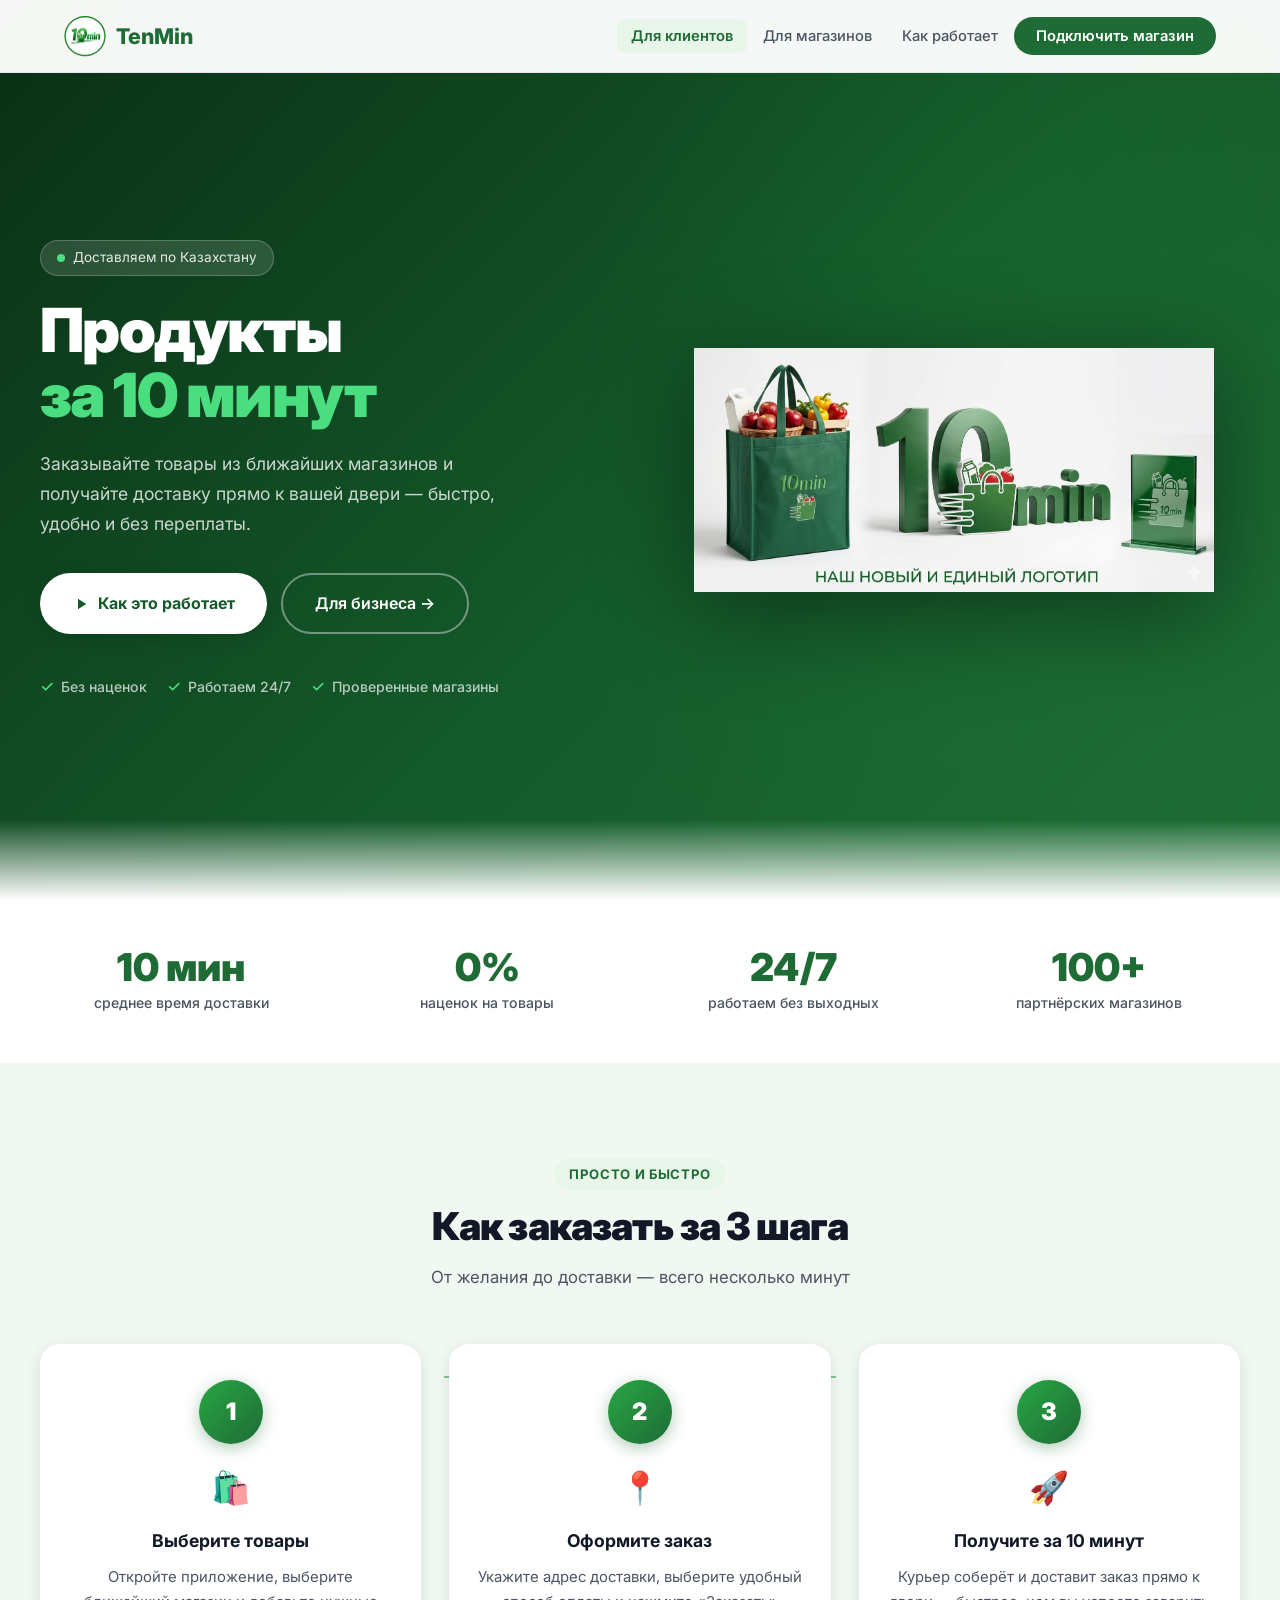
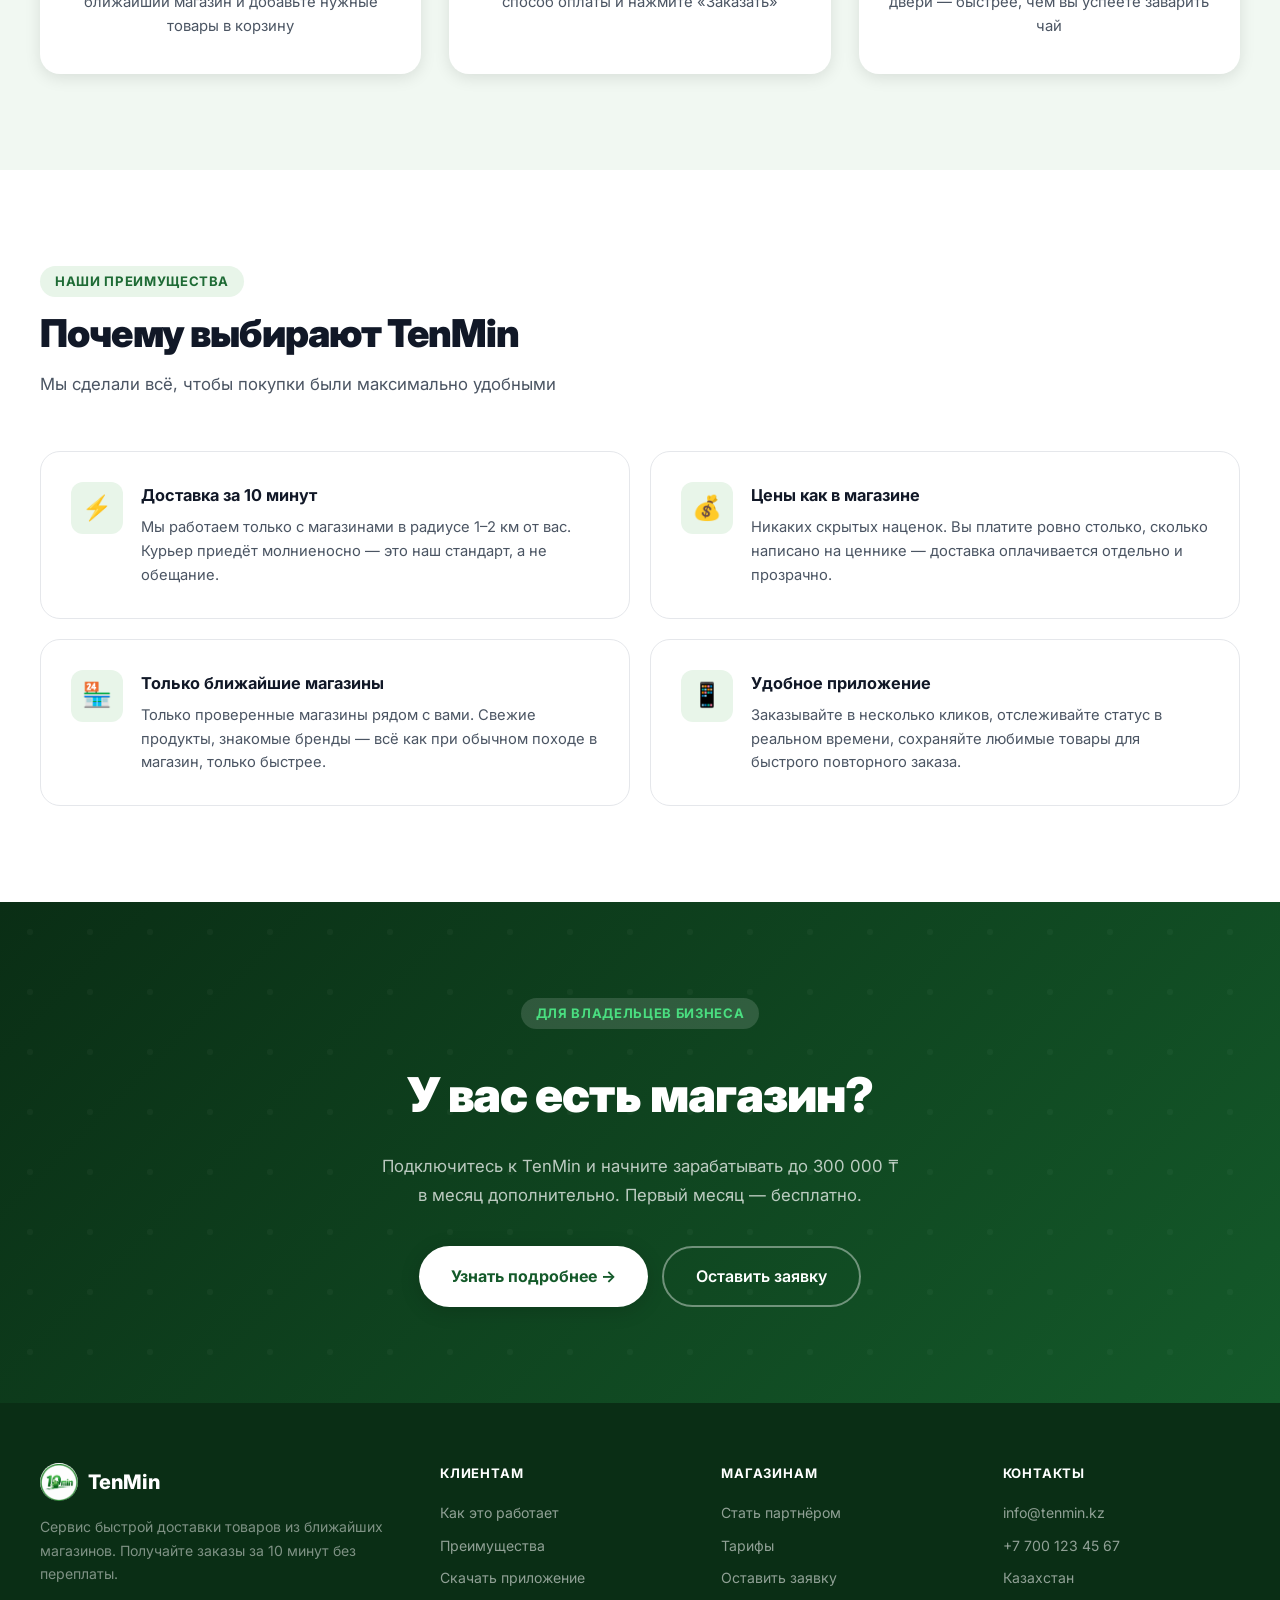
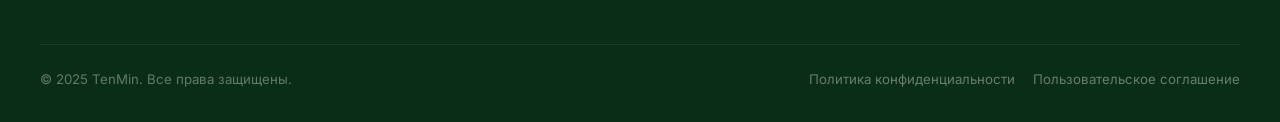
==== index.html @ 0882eae9 "first commit" ====
<!DOCTYPE html>
<html lang="ru">
<head>
  <meta charset="UTF-8">
  <meta name="viewport" content="width=device-width, initial-scale=1.0">
  <title>TenMin — Доставка продуктов за 10 минут | Казахстан</title>
  <meta name="description" content="TenMin — сервис быстрой доставки товаров из ближайших магазинов. Заказывайте продукты и получайте за 10 минут прямо к двери. Без переплат и наценок.">
  <meta name="keywords" content="доставка продуктов 10 минут, быстрая доставка Казахстан, TenMin, экспресс доставка продуктов">
  <meta name="robots" content="index, follow">
  <meta property="og:title" content="TenMin — Доставка за 10 минут">
  <meta property="og:description" content="Заказывайте товары из ближайших магазинов и получайте за 10 минут без переплаты">
  <meta property="og:type" content="website">
  <meta property="og:image" content="Gemini_Generated_Image_dfa77tdfa77tdfa7.png">
  <meta name="twitter:card" content="summary_large_image">
  <link rel="icon" type="image/png" href="logo%20.png">
  <link rel="preconnect" href="https://fonts.googleapis.com">
  <link rel="preconnect" href="https://fonts.gstatic.com" crossorigin>
  <link href="https://fonts.googleapis.com/css2?family=Inter:wght@400;500;600;700;800;900&display=swap" rel="stylesheet">
  <link rel="stylesheet" href="styles.css">
  <script type="application/ld+json">
  {
    "@context": "https://schema.org",
    "@type": "DeliveryEvent",
    "name": "TenMin",
    "description": "Сервис экспресс-доставки товаров из ближайших магазинов за 10 минут",
    "provider": { "@type": "Organization", "name": "TenMin", "url": "https://tenmin.kz" },
    "areaServed": { "@type": "Country", "name": "Kazakhstan" }
  }
  </script>
</head>
<body>

<!-- NAV -->
<nav class="nav" id="nav">
  <div class="nav-inner">
    <a href="index.html" class="nav-logo" aria-label="TenMin — на главную">
      <img src="logo%20.png" alt="TenMin" width="42" height="42">
      <span>TenMin</span>
    </a>
    <ul class="nav-links" role="navigation" aria-label="Основная навигация">
      <li><a href="index.html" class="nav-link active">Для клиентов</a></li>
      <li><a href="for-stores.html" class="nav-link">Для магазинов</a></li>
      <li><a href="#how-it-works" class="nav-link">Как работает</a></li>
      <li><a href="for-stores.html#contact" class="nav-link nav-cta">Подключить магазин</a></li>
    </ul>
    <button class="nav-burger" id="burger" aria-label="Открыть меню" aria-expanded="false">
      <span></span><span></span><span></span>
    </button>
  </div>
  <div class="nav-mobile" id="mobileMenu" role="navigation">
    <a href="index.html" class="nav-link active">Для клиентов</a>
    <a href="for-stores.html" class="nav-link">Для магазинов</a>
    <a href="#how-it-works" class="nav-link">Как работает</a>
    <a href="for-stores.html#contact" class="nav-link nav-cta" style="margin-top:8px;text-align:center">Подключить магазин</a>
  </div>
</nav>

<!-- HERO -->
<header class="hero" id="home">
  <div class="hero-inner">
    <div class="hero-content">
      <div class="hero-badge">
        <span class="hero-badge-dot"></span>
        Доставляем по Казахстану
      </div>
      <h1 class="hero-title">
        Продукты<br>
        <span>за 10 минут</span>
      </h1>
      <p class="hero-sub">
        Заказывайте товары из ближайших магазинов и получайте доставку прямо к вашей двери — быстро, удобно и без переплаты.
      </p>
      <div class="hero-actions">
        <a href="#how-it-works" class="btn-primary">
          <svg width="18" height="18" viewBox="0 0 24 24" fill="currentColor" aria-hidden="true"><path d="M8 5v14l11-7z"/></svg>
          Как это работает
        </a>
        <a href="for-stores.html" class="btn-secondary">Для бизнеса →</a>
      </div>
      <div class="hero-trust" role="list">
        <div class="hero-trust-item" role="listitem"><span class="check">✓</span><span>Без наценок</span></div>
        <div class="hero-trust-item" role="listitem"><span class="check">✓</span><span>Работаем 24/7</span></div>
        <div class="hero-trust-item" role="listitem"><span class="check">✓</span><span>Проверенные магазины</span></div>
      </div>
    </div>
    <div class="hero-img">
      <img
        src="Gemini_Generated_Image_dfa77tdfa77tdfa7.png"
        alt="TenMin — сервис быстрой доставки продуктов"
        width="520" height="320"
        loading="eager"
        fetchpriority="high"
      >
    </div>
  </div>
</header>

<!-- STATS -->
<section class="stats-bar" aria-label="Ключевые показатели">
  <div class="stats-inner">
    <div class="stat-item">
      <div class="stat-num">10 мин</div>
      <div class="stat-lbl">среднее время доставки</div>
    </div>
    <div class="stat-item">
      <div class="stat-num">0%</div>
      <div class="stat-lbl">наценок на товары</div>
    </div>
    <div class="stat-item">
      <div class="stat-num">24/7</div>
      <div class="stat-lbl">работаем без выходных</div>
    </div>
    <div class="stat-item">
      <div class="stat-num">100+</div>
      <div class="stat-lbl">партнёрских магазинов</div>
    </div>
  </div>
</section>

<!-- HOW IT WORKS -->
<section class="section bg-pale" id="how-it-works" aria-labelledby="how-title">
  <div class="si">
    <div class="s-header center">
      <span class="s-tag">Просто и быстро</span>
      <h2 class="s-title" id="how-title">Как заказать за 3 шага</h2>
      <p class="s-sub">От желания до доставки — всего несколько минут</p>
    </div>
    <div class="steps-grid">
      <article class="step-card">
        <div class="step-num" aria-hidden="true">1</div>
        <div class="step-icon" aria-hidden="true">🛍️</div>
        <h3 class="step-title">Выберите товары</h3>
        <p class="step-desc">Откройте приложение, выберите ближайший магазин и добавьте нужные товары в корзину</p>
      </article>
      <article class="step-card">
        <div class="step-num" aria-hidden="true">2</div>
        <div class="step-icon" aria-hidden="true">📍</div>
        <h3 class="step-title">Оформите заказ</h3>
        <p class="step-desc">Укажите адрес доставки, выберите удобный способ оплаты и нажмите «Заказать»</p>
      </article>
      <article class="step-card">
        <div class="step-num" aria-hidden="true">3</div>
        <div class="step-icon" aria-hidden="true">🚀</div>
        <h3 class="step-title">Получите за 10 минут</h3>
        <p class="step-desc">Курьер соберёт и доставит заказ прямо к двери — быстрее, чем вы успеете заварить чай</p>
      </article>
    </div>
  </div>
</section>

<!-- BENEFITS -->
<section class="section" id="benefits" aria-labelledby="ben-title">
  <div class="si">
    <div class="s-header">
      <span class="s-tag">Наши преимущества</span>
      <h2 class="s-title" id="ben-title">Почему выбирают TenMin</h2>
      <p class="s-sub">Мы сделали всё, чтобы покупки были максимально удобными</p>
    </div>
    <div class="features-grid">
      <article class="feat-card">
        <div class="feat-icon" aria-hidden="true">⚡</div>
        <div class="feat-content">
          <h3>Доставка за 10 минут</h3>
          <p>Мы работаем только с магазинами в радиусе 1–2 км от вас. Курьер приедёт молниеносно — это наш стандарт, а не обещание.</p>
        </div>
      </article>
      <article class="feat-card">
        <div class="feat-icon" aria-hidden="true">💰</div>
        <div class="feat-content">
          <h3>Цены как в магазине</h3>
          <p>Никаких скрытых наценок. Вы платите ровно столько, сколько написано на ценнике — доставка оплачивается отдельно и прозрачно.</p>
        </div>
      </article>
      <article class="feat-card">
        <div class="feat-icon" aria-hidden="true">🏪</div>
        <div class="feat-content">
          <h3>Только ближайшие магазины</h3>
          <p>Только проверенные магазины рядом с вами. Свежие продукты, знакомые бренды — всё как при обычном походе в магазин, только быстрее.</p>
        </div>
      </article>
      <article class="feat-card">
        <div class="feat-icon" aria-hidden="true">📱</div>
        <div class="feat-content">
          <h3>Удобное приложение</h3>
          <p>Заказывайте в несколько кликов, отслеживайте статус в реальном времени, сохраняйте любимые товары для быстрого повторного заказа.</p>
        </div>
      </article>
    </div>
  </div>
</section>

<!-- CTA FOR BUSINESS -->
<section class="cta-dark" aria-label="Для владельцев магазинов">
  <div class="si">
    <span class="s-tag" style="background:rgba(255,255,255,.14);color:#4ade80">Для владельцев бизнеса</span>
    <h2 class="cta-title" style="margin-top:14px">У вас есть магазин?</h2>
    <p class="cta-sub">Подключитесь к TenMin и начните зарабатывать до 300&nbsp;000&nbsp;₸ в месяц дополнительно. Первый месяц — бесплатно.</p>
    <div style="display:flex;gap:14px;justify-content:center;flex-wrap:wrap">
      <a href="for-stores.html" class="btn-primary">Узнать подробнее →</a>
      <a href="for-stores.html#contact" class="btn-secondary">Оставить заявку</a>
    </div>
  </div>
</section>

<!-- FOOTER -->
<footer class="footer" role="contentinfo">
  <div class="footer-inner">
    <div class="footer-top">
      <div>
        <div class="f-brand">
          <img src="logo%20.png" alt="TenMin" width="38" height="38">
          <span>TenMin</span>
        </div>
        <p class="f-tagline">Сервис быстрой доставки товаров из ближайших магазинов. Получайте заказы за 10 минут без переплаты.</p>
      </div>
      <div class="f-col">
        <h4>Клиентам</h4>
        <ul class="f-links">
          <li><a href="#how-it-works">Как это работает</a></li>
          <li><a href="#benefits">Преимущества</a></li>
          <li><a href="#">Скачать приложение</a></li>
        </ul>
      </div>
      <div class="f-col">
        <h4>Магазинам</h4>
        <ul class="f-links">
          <li><a href="for-stores.html">Стать партнёром</a></li>
          <li><a href="for-stores.html#pricing">Тарифы</a></li>
          <li><a href="for-stores.html#contact">Оставить заявку</a></li>
        </ul>
      </div>
      <div class="f-col">
        <h4>Контакты</h4>
        <ul class="f-links">
          <li><a href="mailto:info@tenmin.kz">info@tenmin.kz</a></li>
          <li><a href="tel:+77001234567">+7 700 123 45 67</a></li>
          <li><a href="#">Казахстан</a></li>
        </ul>
      </div>
    </div>
    <hr class="footer-hr">
    <div class="footer-bot">
      <p class="footer-copy">© 2025 TenMin. Все права защищены.</p>
      <div class="footer-legal">
        <a href="#">Политика конфиденциальности</a>
        <a href="#">Пользовательское соглашение</a>
      </div>
    </div>
  </div>
</footer>

<script>
  // Sticky nav shadow
  const nav = document.getElementById('nav');
  window.addEventListener('scroll', () => {
    nav.style.boxShadow = scrollY > 20 ? '0 4px 20px rgba(0,0,0,.1)' : '';
  }, { passive: true });

  // Mobile burger
  const burger = document.getElementById('burger');
  const menu = document.getElementById('mobileMenu');
  burger.addEventListener('click', () => {
    const open = menu.classList.toggle('open');
    burger.setAttribute('aria-expanded', open);
  });

  // Close mobile menu on link click
  menu.querySelectorAll('a').forEach(a => {
    a.addEventListener('click', () => {
      menu.classList.remove('open');
      burger.setAttribute('aria-expanded', 'false');
    });
  });
</script>
</body>
</html>
---- styles.css ----
:root {
  --g900: #0a2e15;
  --g800: #0d3b1e;
  --g700: #145a2a;
  --g600: #1e6b35;
  --g500: #28a745;
  --g400: #4caf50;
  --g300: #81c784;
  --g200: #a5d6a7;
  --g100: #e8f5e9;
  --g50:  #f1f8f2;
  --txt:  #111827;
  --txt2: #4b5563;
  --txt3: #9ca3af;
  --white: #ffffff;
  --border: #e5e7eb;
  --sh-sm: 0 1px 3px rgba(0,0,0,.1);
  --sh-md: 0 4px 16px rgba(0,0,0,.1);
  --sh-lg: 0 10px 40px rgba(0,0,0,.13);
  --sh-xl: 0 20px 60px rgba(0,0,0,.16);
  --r-sm: 8px; --r-md: 12px; --r-lg: 20px; --r-xl: 32px;
  --t: .25s ease;
}

*,*::before,*::after{box-sizing:border-box;margin:0;padding:0}
html{scroll-behavior:smooth;font-size:16px}
body{font-family:'Inter',-apple-system,BlinkMacSystemFont,sans-serif;color:var(--txt);line-height:1.6;background:#fff;-webkit-font-smoothing:antialiased}
img{max-width:100%;height:auto}
a{text-decoration:none;color:inherit}
ul{list-style:none}

/* ── NAV ── */
.nav{position:fixed;top:0;left:0;right:0;z-index:200;background:rgba(255,255,255,.96);backdrop-filter:blur(12px);-webkit-backdrop-filter:blur(12px);border-bottom:1px solid var(--border);transition:box-shadow var(--t)}
.nav-inner{max-width:1200px;margin:0 auto;padding:0 24px;height:72px;display:flex;align-items:center;justify-content:space-between;gap:24px}
.nav-logo{display:flex;align-items:center;gap:10px;font-weight:800;font-size:1.35rem;color:var(--g600)}
.nav-logo img{width:42px;height:42px;border-radius:50%;object-fit:cover}
.nav-links{display:flex;align-items:center;gap:2px}
.nav-link{padding:8px 14px;border-radius:var(--r-sm);font-weight:500;font-size:.92rem;color:var(--txt2);transition:var(--t)}
.nav-link:hover{color:var(--g600);background:var(--g50)}
.nav-link.active{color:var(--g600);background:var(--g100);font-weight:600}
.nav-cta{background:var(--g600);color:#fff !important;border-radius:50px;padding:10px 22px !important;font-weight:600}
.nav-cta:hover{background:var(--g700) !important;transform:translateY(-1px)}
.nav-burger{display:none;flex-direction:column;gap:5px;cursor:pointer;padding:6px;background:none;border:none}
.nav-burger span{display:block;width:24px;height:2px;background:var(--txt);border-radius:2px;transition:var(--t)}
.nav-mobile{display:none;position:fixed;top:72px;left:0;right:0;background:#fff;border-bottom:1px solid var(--border);padding:16px 24px 20px;box-shadow:0 8px 24px rgba(0,0,0,.1);z-index:190;flex-direction:column;gap:4px}
.nav-mobile.open{display:flex}
.nav-mobile .nav-link{padding:12px 14px;font-size:1rem}

/* ── BUTTONS ── */
.btn-primary{display:inline-flex;align-items:center;gap:8px;background:#fff;color:var(--g700);padding:16px 32px;border-radius:50px;font-weight:700;font-size:1rem;transition:var(--t);box-shadow:0 4px 20px rgba(0,0,0,.15)}
.btn-primary:hover{transform:translateY(-2px);box-shadow:0 8px 32px rgba(0,0,0,.2)}
.btn-secondary{display:inline-flex;align-items:center;gap:8px;background:transparent;color:#fff;padding:16px 32px;border-radius:50px;font-weight:600;font-size:1rem;border:2px solid rgba(255,255,255,.4);transition:var(--t)}
.btn-secondary:hover{background:rgba(255,255,255,.12);border-color:rgba(255,255,255,.7)}
.btn-green{display:inline-flex;align-items:center;gap:8px;background:var(--g600);color:#fff;padding:16px 32px;border-radius:50px;font-weight:700;font-size:1rem;transition:var(--t);box-shadow:0 4px 20px rgba(30,107,53,.3)}
.btn-green:hover{background:var(--g700);transform:translateY(-2px);box-shadow:0 8px 32px rgba(30,107,53,.4)}

/* ── HERO (CLIENT) ── */
.hero{min-height:100vh;background:linear-gradient(135deg,var(--g900) 0%,var(--g700) 55%,var(--g600) 100%);display:flex;align-items:center;padding:100px 24px 60px;position:relative;overflow:hidden}
.hero::before{content:'';position:absolute;top:-40%;right:-15%;width:70%;height:180%;background:radial-gradient(ellipse,rgba(40,167,69,.13) 0%,transparent 70%);pointer-events:none}
.hero::after{content:'';position:absolute;bottom:0;left:0;right:0;height:80px;background:linear-gradient(to top,#fff,transparent)}
.hero-inner{max-width:1200px;margin:0 auto;width:100%;display:grid;grid-template-columns:1fr 1fr;gap:56px;align-items:center;position:relative;z-index:1}
.hero-badge{display:inline-flex;align-items:center;gap:8px;background:rgba(255,255,255,.13);border:1px solid rgba(255,255,255,.22);border-radius:50px;padding:6px 16px;font-size:.85rem;color:rgba(255,255,255,.88);margin-bottom:22px;backdrop-filter:blur(6px)}
.hero-badge-dot{width:8px;height:8px;background:#4ade80;border-radius:50%;animation:pulse 2s ease-in-out infinite;flex-shrink:0}
@keyframes pulse{0%,100%{opacity:1;transform:scale(1)}50%{opacity:.6;transform:scale(1.3)}}
.hero-title{font-size:clamp(2.4rem,5vw,3.8rem);font-weight:900;color:#fff;line-height:1.08;margin-bottom:20px;letter-spacing:-.025em}
.hero-title span{color:#4ade80}
.hero-sub{font-size:1.1rem;color:rgba(255,255,255,.78);max-width:480px;margin-bottom:34px;line-height:1.7}
.hero-actions{display:flex;gap:14px;flex-wrap:wrap;margin-bottom:40px}
.hero-trust{display:flex;align-items:center;gap:20px;flex-wrap:wrap}
.hero-trust-item{display:flex;align-items:center;gap:7px;color:rgba(255,255,255,.7);font-size:.88rem;font-weight:500}
.hero-trust-item .check{color:#4ade80;font-size:1rem}
.hero-img{display:flex;justify-content:center;align-items:center}
.hero-img img{max-width:100%;max-height:480px;object-fit:contain;filter:drop-shadow(0 20px 50px rgba(0,0,0,.45));animation:float 4s ease-in-out infinite}
@keyframes float{0%,100%{transform:translateY(0)}50%{transform:translateY(-14px)}}

/* ── STATS BAR ── */
.stats-bar{background:#fff;padding:48px 24px;box-shadow:var(--sh-md)}
.stats-inner{max-width:1200px;margin:0 auto;display:grid;grid-template-columns:repeat(4,1fr);gap:24px;text-align:center}
.stat-num{font-size:2.4rem;font-weight:900;color:var(--g600);line-height:1;margin-bottom:6px}
.stat-lbl{font-size:.88rem;color:var(--txt2);font-weight:500}

/* ── SECTION BASE ── */

.section{padding:96px 24px}
.si{max-width:1200px;margin:0 auto}
.s-tag{display:inline-block;background:var(--g100);color:var(--g600);padding:5px 15px;border-radius:50px;font-size:.82rem;font-weight:700;margin-bottom:14px;text-transform:uppercase;letter-spacing:.05em}
.s-title{font-size:clamp(1.75rem,3vw,2.75rem);font-weight:900;color:var(--txt);line-height:1.18;margin-bottom:14px;letter-spacing:-.022em}
.s-sub{font-size:1.05rem;color:var(--txt2);max-width:560px;line-height:1.72;margin-bottom:52px}
.s-header{margin-bottom:52px}
.s-header.center{text-align:center}
.s-header.center .s-sub{margin-left:auto;margin-right:auto}

/* ── HOW IT WORKS ── */
.bg-pale{background:var(--g50)}
.steps-grid{display:grid;grid-template-columns:repeat(3,1fr);gap:28px;position:relative}
.steps-grid::before{content:'';position:absolute;top:32px;left:calc(33.33% + 4px);right:calc(33.33% + 4px);height:2px;background:linear-gradient(to right,var(--g300),var(--g500),var(--g300));z-index:0}
.step-card{background:#fff;border-radius:var(--r-lg);padding:36px 26px;text-align:center;box-shadow:var(--sh-md);position:relative;z-index:1;transition:var(--t)}
.step-card:hover{transform:translateY(-4px);box-shadow:var(--sh-lg)}
.step-num{width:64px;height:64px;background:linear-gradient(135deg,var(--g500),var(--g600));border-radius:50%;display:flex;align-items:center;justify-content:center;margin:0 auto 18px;font-size:1.5rem;font-weight:900;color:#fff;box-shadow:0 4px 16px rgba(30,107,53,.35)}
.step-icon{font-size:2rem;margin-bottom:14px}
.step-title{font-size:1.1rem;font-weight:700;color:var(--txt);margin-bottom:10px}
.step-desc{color:var(--txt2);font-size:.93rem;line-height:1.62}

/* ── FEATURES GRID ── */
.features-grid{display:grid;grid-template-columns:repeat(2,1fr);gap:20px}
.feat-card{background:#fff;border:1px solid var(--border);border-radius:var(--r-lg);padding:30px;display:flex;gap:18px;align-items:flex-start;transition:var(--t)}
.feat-card:hover{border-color:var(--g300);box-shadow:var(--sh-md);transform:translateY(-2px)}
.feat-icon{width:52px;height:52px;background:var(--g100);border-radius:var(--r-md);display:flex;align-items:center;justify-content:center;font-size:1.5rem;flex-shrink:0}
.feat-content h3{font-size:1.02rem;font-weight:700;color:var(--txt);margin-bottom:8px}
.feat-content p{color:var(--txt2);font-size:.92rem;line-height:1.62}

/* ── CTA DARK ── */
.cta-dark{background:linear-gradient(135deg,var(--g900) 0%,var(--g700) 100%);padding:96px 24px;text-align:center;position:relative;overflow:hidden}
.cta-dark::before{content:'';position:absolute;inset:0;background:url("data:image/svg+xml,%3Csvg width='60' height='60' viewBox='0 0 60 60' xmlns='http://www.w3.org/2000/svg'%3E%3Ccircle cx='30' cy='30' r='3' fill='%23ffffff' fill-opacity='.03'/%3E%3C/svg%3E")}
.cta-dark .si{position:relative}
.cta-title{font-size:clamp(2rem,4vw,3rem);font-weight:900;color:#fff;margin-bottom:18px;letter-spacing:-.02em}
.cta-sub{font-size:1.05rem;color:rgba(255,255,255,.72);max-width:520px;margin:0 auto 36px;line-height:1.72}

/* ── HERO STORES ── */
.hero-stores{min-height:100vh;background:linear-gradient(135deg,var(--g900) 0%,#0a3d1f 45%,var(--g700) 100%);display:flex;align-items:center;padding:100px 24px 60px;position:relative;overflow:hidden;text-align:center}
.hero-stores::before{content:'';position:absolute;top:-30%;left:50%;transform:translateX(-50%);width:100%;height:160%;background:radial-gradient(ellipse at center,rgba(40,167,69,.11) 0%,transparent 70%);pointer-events:none}
.hero-stores::after{content:'';position:absolute;bottom:0;left:0;right:0;height:80px;background:linear-gradient(to top,#fff,transparent)}
.hero-stores .si{position:relative;z-index:1;max-width:860px}
.big-num{font-size:clamp(3.5rem,8vw,6rem);font-weight:900;color:#4ade80;line-height:1;display:block;margin-bottom:8px;letter-spacing:-.03em}

/* ── STORE BENEFITS ── */
.store-benefits-grid{display:grid;grid-template-columns:repeat(2,1fr);gap:22px}
.sb-card{background:linear-gradient(135deg,var(--g50),#fff);border:1px solid var(--g100);border-radius:var(--r-xl);padding:36px;transition:var(--t)}
.sb-card:hover{box-shadow:var(--sh-lg);transform:translateY(-4px);border-color:var(--g300)}
.sb-icon{font-size:2.4rem;margin-bottom:14px;display:block}
.sb-card h3{font-size:1.18rem;font-weight:800;color:var(--txt);margin-bottom:10px}
.sb-card p{color:var(--txt2);line-height:1.72;font-size:.93rem}

/* ── EARNINGS ── */
.earnings-grid{display:grid;grid-template-columns:1fr 1fr;gap:48px;align-items:center}
.earnings-box{background:#fff;border-radius:var(--r-xl);padding:38px;box-shadow:var(--sh-lg)}
.earnings-box h3{font-size:.95rem;font-weight:700;color:var(--txt);margin-bottom:18px}
.e-row{display:flex;justify-content:space-between;align-items:center;padding:14px 0;border-bottom:1px solid var(--border)}
.e-row:last-child{border-bottom:none;padding-top:18px;margin-top:6px;border-top:2px solid var(--g400)}
.e-lbl{font-size:.93rem;color:var(--txt2)}
.e-val{font-size:1.05rem;font-weight:700;color:var(--txt)}
.e-total .e-lbl{font-size:.98rem;font-weight:700;color:var(--txt)}
.e-total .e-val{font-size:1.55rem;color:var(--g600)}

/* ── STORE STEPS ── */
.store-steps{display:grid;grid-template-columns:repeat(3,1fr);gap:28px}
.ss-card{text-align:center;padding:32px 20px}
.ss-icon{width:80px;height:80px;background:linear-gradient(135deg,var(--g100),var(--g50));border:2px solid var(--g200);border-radius:50%;display:flex;align-items:center;justify-content:center;margin:0 auto 18px;font-size:2rem}
.ss-card h3{font-size:1.08rem;font-weight:700;margin-bottom:10px;color:var(--txt)}
.ss-card p{color:var(--txt2);font-size:.93rem;line-height:1.65}

/* ── PRICING ── */
.pricing-grid{display:grid;grid-template-columns:repeat(4,1fr);gap:18px}
.p-card{background:#fff;border:2px solid var(--border);border-radius:var(--r-lg);padding:30px 22px;text-align:center;position:relative;transition:var(--t)}
.p-card:hover{border-color:var(--g400);box-shadow:var(--sh-lg);transform:translateY(-4px)}
.p-card.featured{border-color:var(--g500);box-shadow:0 8px 32px rgba(30,107,53,.18)}
.p-card.featured::before{content:'Популярный';position:absolute;top:-13px;left:50%;transform:translateX(-50%);background:var(--g500);color:#fff;padding:3px 14px;border-radius:50px;font-size:.78rem;font-weight:700;white-space:nowrap}
.p-card.free{background:linear-gradient(135deg,var(--g900),var(--g700));border-color:transparent}
.p-lbl{font-size:.8rem;font-weight:700;text-transform:uppercase;letter-spacing:.05em;color:var(--txt3);margin-bottom:6px}
.p-card.free .p-lbl{color:rgba(255,255,255,.55)}
.p-tier{font-size:.95rem;font-weight:700;color:var(--txt);margin-bottom:14px}
.p-card.free .p-tier{color:rgba(255,255,255,.88)}
.p-price{margin-bottom:16px}
.p-amount{font-size:2.2rem;font-weight:900;color:var(--g600);line-height:1;display:block}
.p-card.free .p-amount{color:#4ade80;font-size:1.5rem}
.p-period{font-size:.85rem;color:var(--txt3);display:block;margin-top:3px}
.p-card.free .p-period{color:rgba(255,255,255,.5)}
.p-orders{font-size:.88rem;color:var(--txt2);padding:10px 14px;background:var(--g50);border-radius:var(--r-sm);margin-bottom:18px;font-weight:500}
.p-card.free .p-orders{background:rgba(255,255,255,.1);color:rgba(255,255,255,.75)}
.p-btn{display:block;width:100%;padding:11px;background:var(--g100);color:var(--g700);border-radius:50px;font-weight:600;font-size:.9rem;transition:var(--t);text-align:center}
.p-btn:hover{background:var(--g600);color:#fff}
.p-card.free .p-btn{background:rgba(255,255,255,.18);color:#fff}
.p-card.free .p-btn:hover{background:rgba(255,255,255,.3)}
.p-card.featured .p-btn{background:var(--g600);color:#fff}
.p-card.featured .p-btn:hover{background:var(--g700)}
.pricing-note{text-align:center;margin-top:20px;padding:18px 24px;background:#fff;border-radius:var(--r-md);border:1px solid var(--border);font-size:.93rem;color:var(--txt2)}
.pricing-note a{color:var(--g600);font-weight:600}

/* ── FAQ ── */
.faq-list{max-width:720px;margin:0 auto}
.faq-item{border:1px solid var(--border);border-radius:var(--r-md);margin-bottom:10px;overflow:hidden;transition:var(--t)}
.faq-item:hover,.faq-item.open{border-color:var(--g300)}
.faq-q{width:100%;padding:18px 22px;background:#fff;border:none;text-align:left;cursor:pointer;display:flex;justify-content:space-between;align-items:center;gap:14px;font-size:.97rem;font-weight:600;color:var(--txt);font-family:inherit;transition:color var(--t)}
.faq-q:hover{color:var(--g600)}
.faq-chevron{width:26px;height:26px;background:var(--g100);border-radius:50%;display:flex;align-items:center;justify-content:center;flex-shrink:0;transition:var(--t);font-size:.7rem;color:var(--g600)}
.faq-item.open .faq-chevron{transform:rotate(180deg);background:var(--g600);color:#fff}
.faq-a{display:none;padding:0 22px 18px;color:var(--txt2);font-size:.93rem;line-height:1.72}
.faq-item.open .faq-a{display:block}

/* ── CONTACT FORM ── */
.contact-sec{background:linear-gradient(135deg,var(--g900) 0%,var(--g700) 100%);padding:96px 24px}
.contact-wrap{max-width:700px;margin:0 auto;text-align:center}
.contact-form{background:rgba(255,255,255,.08);border:1px solid rgba(255,255,255,.14);border-radius:var(--r-xl);padding:38px;backdrop-filter:blur(8px);text-align:left;margin-top:36px}
.f-row{display:grid;grid-template-columns:1fr 1fr;gap:14px}
.f-grp{margin-bottom:14px}
.f-lbl{display:block;font-size:.88rem;font-weight:500;color:rgba(255,255,255,.78);margin-bottom:7px}
.f-inp{width:100%;padding:13px 17px;background:rgba(255,255,255,.1);border:1px solid rgba(255,255,255,.18);border-radius:var(--r-md);font-size:.93rem;color:#fff;font-family:inherit;transition:var(--t);outline:none}
.f-inp::placeholder{color:rgba(255,255,255,.35)}
.f-inp:focus{border-color:rgba(74,222,128,.55);background:rgba(255,255,255,.15)}
.f-btn{width:100%;padding:15px;background:linear-gradient(135deg,var(--g500),var(--g400));border:none;border-radius:50px;font-size:.98rem;font-weight:700;color:#fff;cursor:pointer;font-family:inherit;transition:var(--t);margin-top:6px;box-shadow:0 4px 20px rgba(40,167,69,.4)}
.f-btn:hover{transform:translateY(-2px);box-shadow:0 8px 28px rgba(40,167,69,.5)}
.f-btn:disabled{opacity:.65;cursor:not-allowed;transform:none}

/* ── FOOTER ── */
.footer{background:var(--g900);color:rgba(255,255,255,.65);padding:60px 24px 32px}
.footer-inner{max-width:1200px;margin:0 auto}
.footer-top{display:grid;grid-template-columns:1.5fr 1fr 1fr 1fr;gap:44px;margin-bottom:44px}
.f-brand{display:flex;align-items:center;gap:10px;font-weight:800;font-size:1.25rem;color:#fff;margin-bottom:14px}
.f-brand img{width:38px;height:38px;border-radius:50%;object-fit:cover}
.f-tagline{font-size:.88rem;line-height:1.65;color:rgba(255,255,255,.48)}
.f-col h4{font-size:.82rem;font-weight:700;color:#fff;text-transform:uppercase;letter-spacing:.06em;margin-bottom:18px}
.f-links a{display:block;font-size:.88rem;color:rgba(255,255,255,.55);margin-bottom:10px;transition:color var(--t)}
.f-links a:hover{color:#fff}
.footer-hr{border:none;border-top:1px solid rgba(255,255,255,.07);margin-bottom:24px}
.footer-bot{display:flex;justify-content:space-between;align-items:center;gap:14px;flex-wrap:wrap;font-size:.83rem}
.footer-copy{color:rgba(255,255,255,.36)}
.footer-legal{display:flex;gap:18px}
.footer-legal a{color:rgba(255,255,255,.38);transition:color var(--t)}
.footer-legal a:hover{color:rgba(255,255,255,.75)}

/* ── RESPONSIVE ── */
@media(max-width:1024px){
  .pricing-grid{grid-template-columns:repeat(2,1fr)}
  .footer-top{grid-template-columns:1fr 1fr;gap:30px}
}
@media(max-width:768px){
  .hero-inner{grid-template-columns:1fr;text-align:center;gap:36px}
  .hero-sub{margin-left:auto;margin-right:auto}
  .hero-actions{justify-content:center}
  .hero-trust{justify-content:center}
  .hero-img{order:-1}
  .hero-img img{max-height:280px}
  .stats-inner{grid-template-columns:repeat(2,1fr)}
  .steps-grid{grid-template-columns:1fr;gap:16px}
  .steps-grid::before{display:none}
  .features-grid{grid-template-columns:1fr}
  .store-benefits-grid{grid-template-columns:1fr}
  .store-steps{grid-template-columns:1fr}
  .earnings-grid{grid-template-columns:1fr}
  .pricing-grid{grid-template-columns:1fr 1fr}
  .footer-top{grid-template-columns:1fr;gap:28px}
  .footer-bot{flex-direction:column;text-align:center}
  .f-row{grid-template-columns:1fr}
  .nav-links{display:none}
  .nav-burger{display:flex}
  .section{padding:64px 20px}
  .contact-form{padding:24px}
}
@media(max-width:480px){
  .pricing-grid{grid-template-columns:1fr}
  .stats-inner{grid-template-columns:repeat(2,1fr)}
  .hero-stores-actions{flex-direction:column;align-items:center}
}
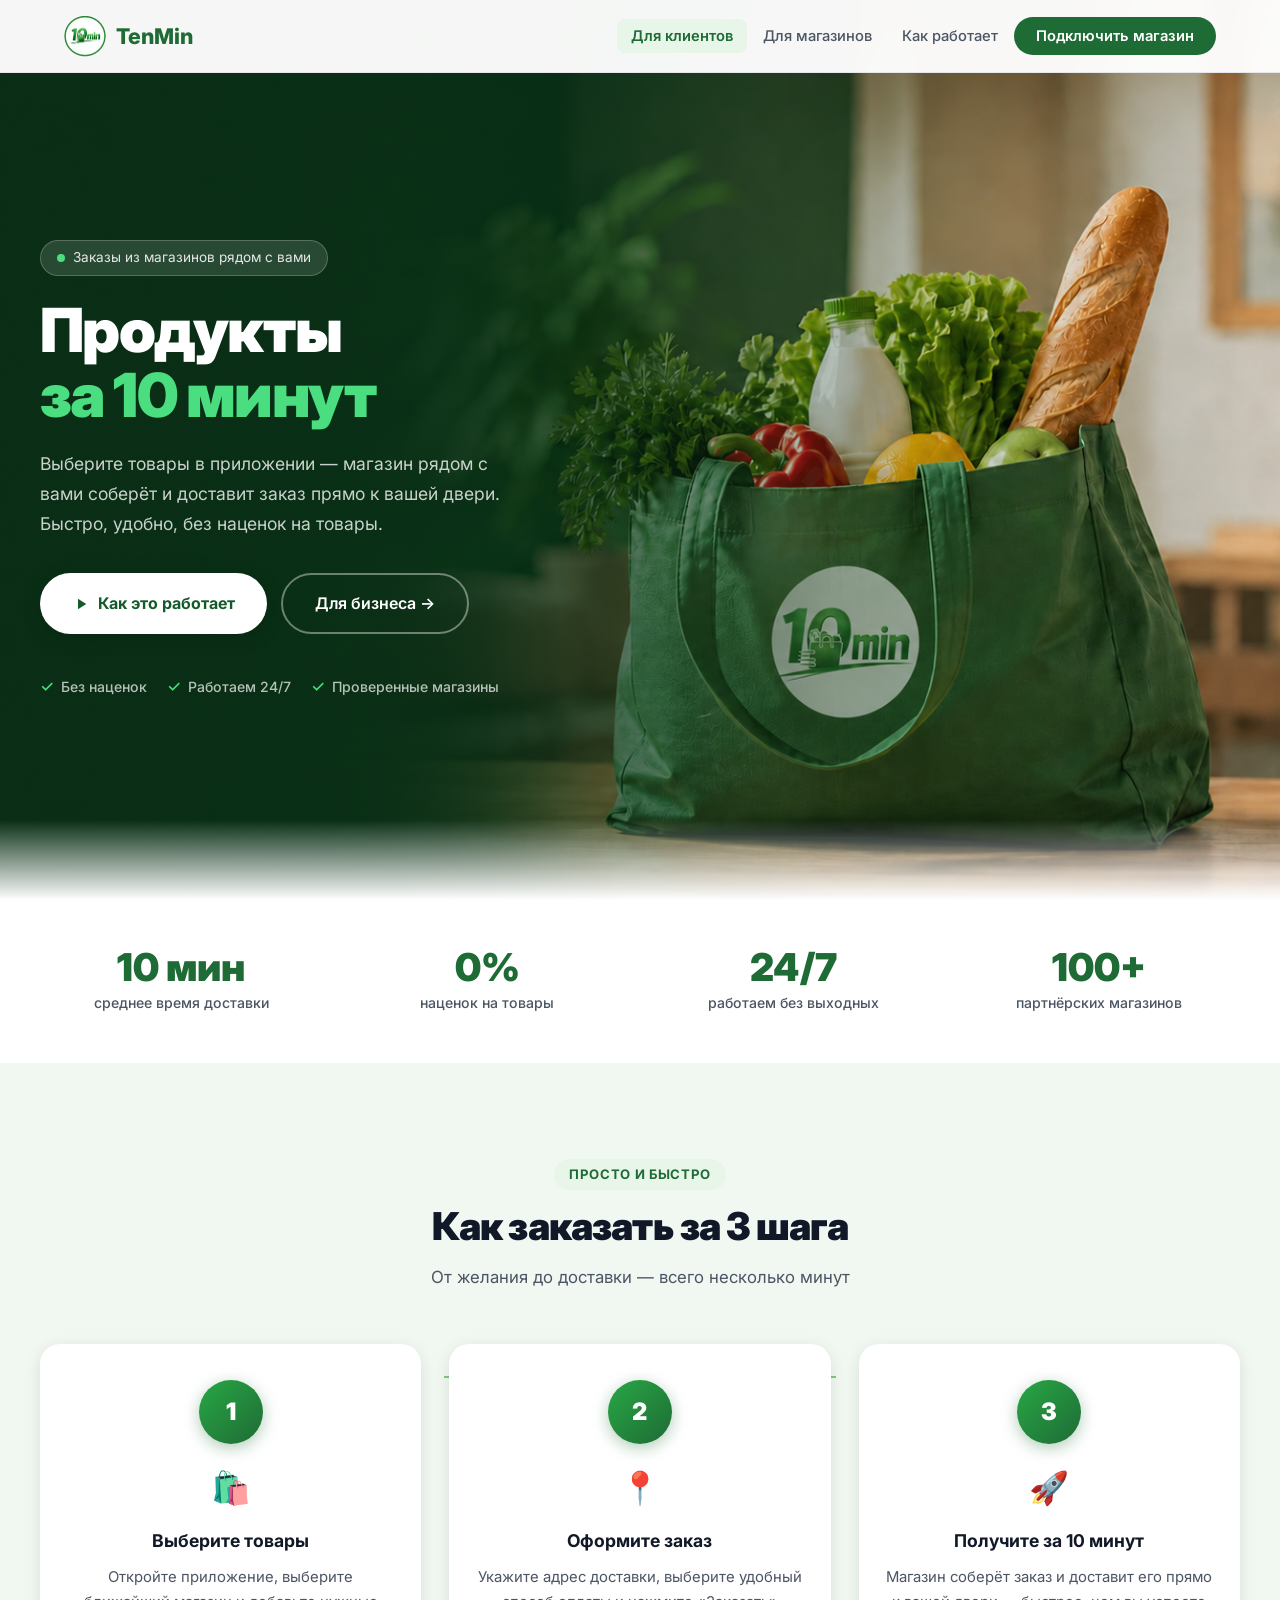
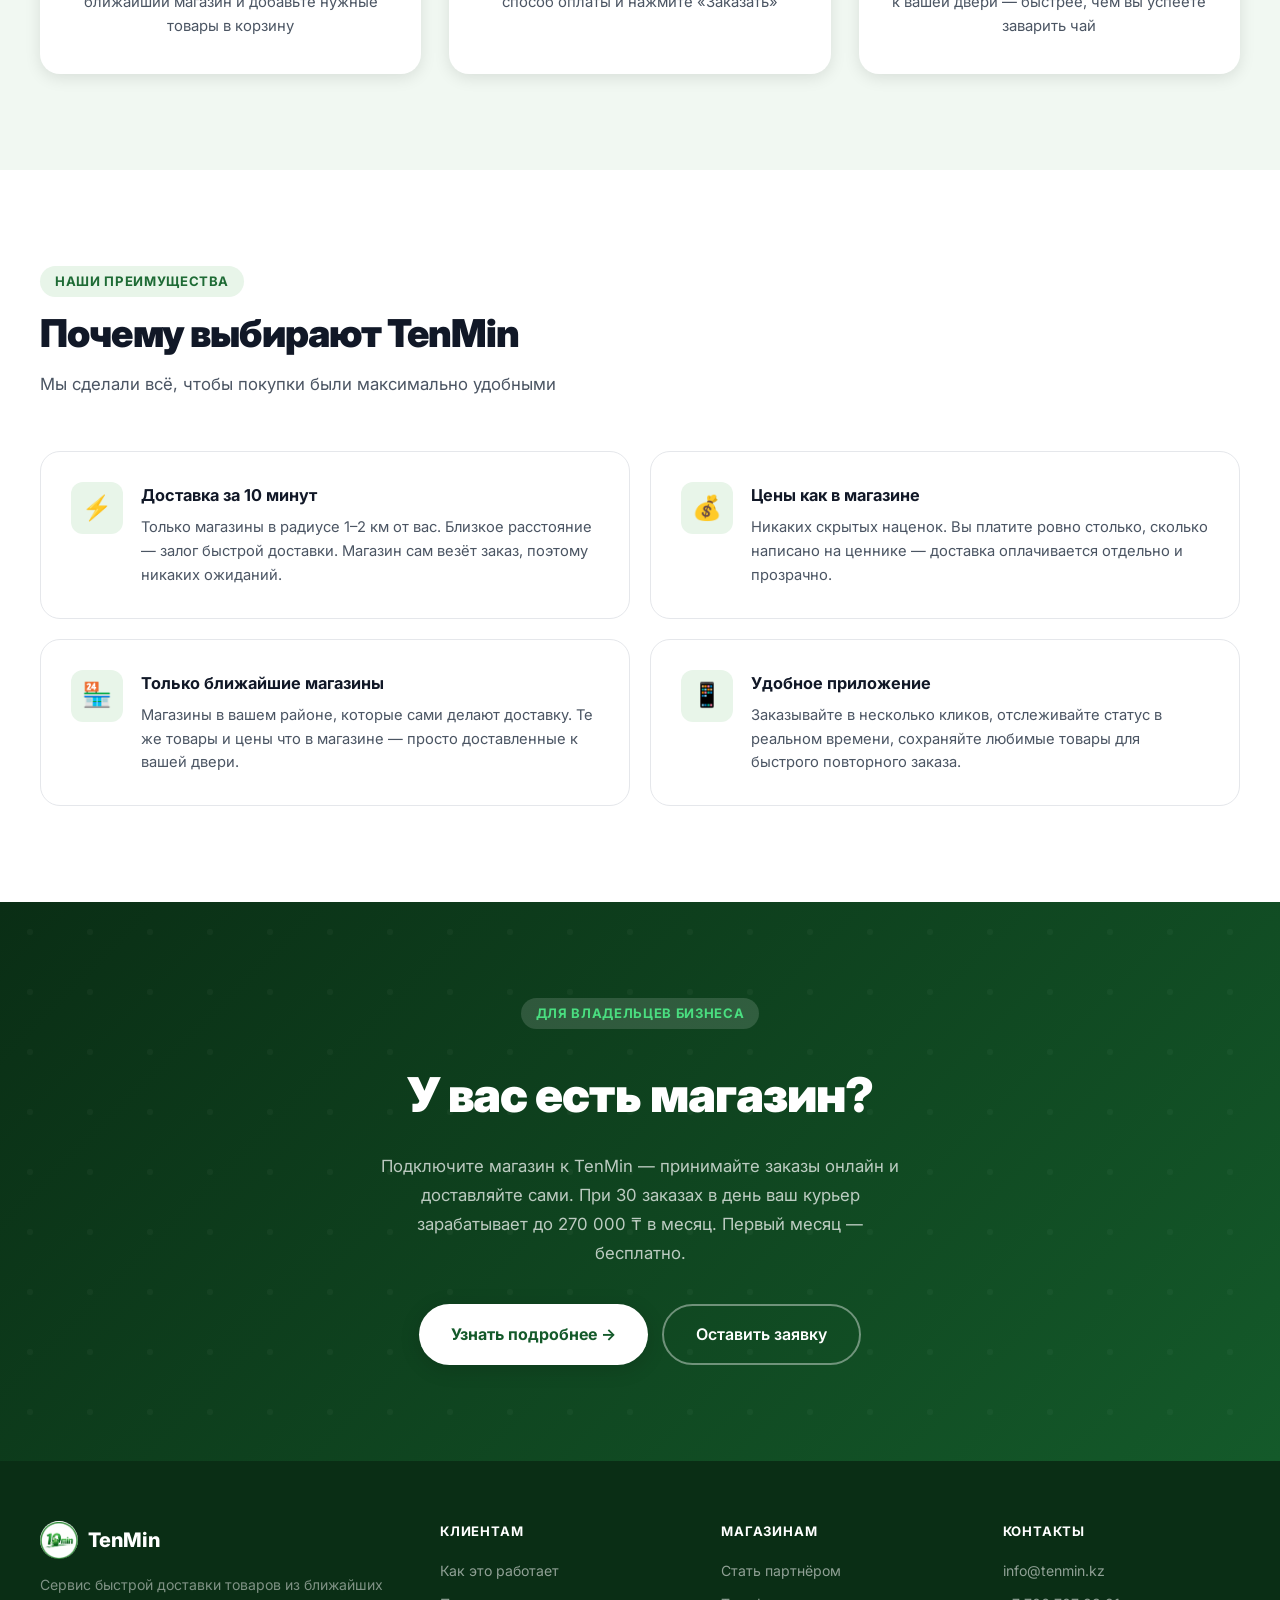
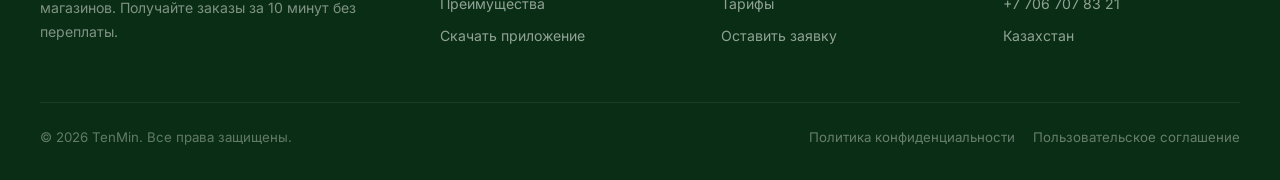
==== commit 840b4703: "second commit" ====
--- a/index.html
+++ b/index.html
@@ -4,7 +4,7 @@
   <meta charset="UTF-8">
   <meta name="viewport" content="width=device-width, initial-scale=1.0">
   <title>TenMin — Доставка продуктов за 10 минут | Казахстан</title>
-  <meta name="description" content="TenMin — сервис быстрой доставки товаров из ближайших магазинов. Заказывайте продукты и получайте за 10 минут прямо к двери. Без переплат и наценок.">
+  <meta name="description" content="TenMin — приложение для заказа товаров из ближайших магазинов с доставкой на дом. Заказывайте продукты онлайн и получайте за 10 минут. Без наценок.">
   <meta name="keywords" content="доставка продуктов 10 минут, быстрая доставка Казахстан, TenMin, экспресс доставка продуктов">
   <meta name="robots" content="index, follow">
   <meta property="og:title" content="TenMin — Доставка за 10 минут">
@@ -61,14 +61,14 @@
     <div class="hero-content">
       <div class="hero-badge">
         <span class="hero-badge-dot"></span>
-        Доставляем по Казахстану
+        Заказы из магазинов рядом с вами
       </div>
       <h1 class="hero-title">
         Продукты<br>
         <span>за 10 минут</span>
       </h1>
       <p class="hero-sub">
-        Заказывайте товары из ближайших магазинов и получайте доставку прямо к вашей двери — быстро, удобно и без переплаты.
+        Выберите товары в приложении — магазин рядом с вами соберёт и доставит заказ прямо к вашей двери. Быстро, удобно, без наценок на товары.
       </p>
       <div class="hero-actions">
         <a href="#how-it-works" class="btn-primary">
@@ -83,15 +83,6 @@
         <div class="hero-trust-item" role="listitem"><span class="check">✓</span><span>Проверенные магазины</span></div>
       </div>
     </div>
-    <div class="hero-img">
-      <img
-        src="Gemini_Generated_Image_dfa77tdfa77tdfa7.png"
-        alt="TenMin — сервис быстрой доставки продуктов"
-        width="520" height="320"
-        loading="eager"
-        fetchpriority="high"
-      >
-    </div>
   </div>
 </header>
 
@@ -142,7 +133,7 @@
         <div class="step-num" aria-hidden="true">3</div>
         <div class="step-icon" aria-hidden="true">🚀</div>
         <h3 class="step-title">Получите за 10 минут</h3>
-        <p class="step-desc">Курьер соберёт и доставит заказ прямо к двери — быстрее, чем вы успеете заварить чай</p>
+        <p class="step-desc">Магазин соберёт заказ и доставит его прямо к вашей двери — быстрее, чем вы успеете заварить чай</p>
       </article>
     </div>
   </div>
@@ -161,7 +152,7 @@
         <div class="feat-icon" aria-hidden="true">⚡</div>
         <div class="feat-content">
           <h3>Доставка за 10 минут</h3>
-          <p>Мы работаем только с магазинами в радиусе 1–2 км от вас. Курьер приедёт молниеносно — это наш стандарт, а не обещание.</p>
+          <p>Только магазины в радиусе 1–2 км от вас. Близкое расстояние — залог быстрой доставки. Магазин сам везёт заказ, поэтому никаких ожиданий.</p>
         </div>
       </article>
       <article class="feat-card">
@@ -175,7 +166,7 @@
         <div class="feat-icon" aria-hidden="true">🏪</div>
         <div class="feat-content">
           <h3>Только ближайшие магазины</h3>
-          <p>Только проверенные магазины рядом с вами. Свежие продукты, знакомые бренды — всё как при обычном походе в магазин, только быстрее.</p>
+          <p>Магазины в вашем районе, которые сами делают доставку. Те же товары и цены что в магазине — просто доставленные к вашей двери.</p>
         </div>
       </article>
       <article class="feat-card">
@@ -194,7 +185,7 @@
   <div class="si">
     <span class="s-tag" style="background:rgba(255,255,255,.14);color:#4ade80">Для владельцев бизнеса</span>
     <h2 class="cta-title" style="margin-top:14px">У вас есть магазин?</h2>
-    <p class="cta-sub">Подключитесь к TenMin и начните зарабатывать до 300&nbsp;000&nbsp;₸ в месяц дополнительно. Первый месяц — бесплатно.</p>
+    <p class="cta-sub">Подключите магазин к TenMin — принимайте заказы онлайн и доставляйте сами. При 30 заказах в день ваш курьер зарабатывает до 270&nbsp;000&nbsp;₸ в месяц. Первый месяц — бесплатно.</p>
     <div style="display:flex;gap:14px;justify-content:center;flex-wrap:wrap">
       <a href="for-stores.html" class="btn-primary">Узнать подробнее →</a>
       <a href="for-stores.html#contact" class="btn-secondary">Оставить заявку</a>
@@ -233,14 +224,14 @@
         <h4>Контакты</h4>
         <ul class="f-links">
           <li><a href="mailto:info@tenmin.kz">info@tenmin.kz</a></li>
-          <li><a href="tel:+77001234567">+7 700 123 45 67</a></li>
+          <li><a href="tel:+77067078321">+7 706 707 83 21</a></li>
           <li><a href="#">Казахстан</a></li>
         </ul>
       </div>
     </div>
     <hr class="footer-hr">
     <div class="footer-bot">
-      <p class="footer-copy">© 2025 TenMin. Все права защищены.</p>
+      <p class="footer-copy">© 2026 TenMin. Все права защищены.</p>
       <div class="footer-legal">
         <a href="#">Политика конфиденциальности</a>
         <a href="#">Пользовательское соглашение</a>
--- a/styles.css
+++ b/styles.css
@@ -55,10 +55,10 @@
 .btn-green:hover{background:var(--g700);transform:translateY(-2px);box-shadow:0 8px 32px rgba(30,107,53,.4)}
 
 /* ── HERO (CLIENT) ── */
-.hero{min-height:100vh;background:linear-gradient(135deg,var(--g900) 0%,var(--g700) 55%,var(--g600) 100%);display:flex;align-items:center;padding:100px 24px 60px;position:relative;overflow:hidden}
-.hero::before{content:'';position:absolute;top:-40%;right:-15%;width:70%;height:180%;background:radial-gradient(ellipse,rgba(40,167,69,.13) 0%,transparent 70%);pointer-events:none}
-.hero::after{content:'';position:absolute;bottom:0;left:0;right:0;height:80px;background:linear-gradient(to top,#fff,transparent)}
-.hero-inner{max-width:1200px;margin:0 auto;width:100%;display:grid;grid-template-columns:1fr 1fr;gap:56px;align-items:center;position:relative;z-index:1}
+.hero{min-height:100vh;background:url('background.png') center right/cover no-repeat;display:flex;align-items:center;padding:100px 24px 60px;position:relative;overflow:hidden}
+.hero::before{content:'';position:absolute;inset:0;background:linear-gradient(to right,rgba(10,46,21,.92) 0%,rgba(10,46,21,.78) 38%,rgba(10,46,21,.3) 65%,transparent 100%);pointer-events:none;z-index:0}
+.hero::after{content:'';position:absolute;bottom:0;left:0;right:0;height:80px;background:linear-gradient(to top,#fff,transparent);z-index:1}
+.hero-inner{max-width:1200px;margin:0 auto;width:100%;display:grid;grid-template-columns:minmax(0,620px);gap:0;align-items:center;position:relative;z-index:1}
 .hero-badge{display:inline-flex;align-items:center;gap:8px;background:rgba(255,255,255,.13);border:1px solid rgba(255,255,255,.22);border-radius:50px;padding:6px 16px;font-size:.85rem;color:rgba(255,255,255,.88);margin-bottom:22px;backdrop-filter:blur(6px)}
 .hero-badge-dot{width:8px;height:8px;background:#4ade80;border-radius:50%;animation:pulse 2s ease-in-out infinite;flex-shrink:0}
 @keyframes pulse{0%,100%{opacity:1;transform:scale(1)}50%{opacity:.6;transform:scale(1.3)}}
@@ -69,8 +69,6 @@
 .hero-trust{display:flex;align-items:center;gap:20px;flex-wrap:wrap}
 .hero-trust-item{display:flex;align-items:center;gap:7px;color:rgba(255,255,255,.7);font-size:.88rem;font-weight:500}
 .hero-trust-item .check{color:#4ade80;font-size:1rem}
-.hero-img{display:flex;justify-content:center;align-items:center}
-.hero-img img{max-width:100%;max-height:480px;object-fit:contain;filter:drop-shadow(0 20px 50px rgba(0,0,0,.45));animation:float 4s ease-in-out infinite}
 @keyframes float{0%,100%{transform:translateY(0)}50%{transform:translateY(-14px)}}
 
 /* ── STATS BAR ── */
@@ -224,12 +222,10 @@
   .footer-top{grid-template-columns:1fr 1fr;gap:30px}
 }
 @media(max-width:768px){
-  .hero-inner{grid-template-columns:1fr;text-align:center;gap:36px}
+  .hero-inner{grid-template-columns:1fr;text-align:center}
   .hero-sub{margin-left:auto;margin-right:auto}
   .hero-actions{justify-content:center}
   .hero-trust{justify-content:center}
-  .hero-img{order:-1}
-  .hero-img img{max-height:280px}
   .stats-inner{grid-template-columns:repeat(2,1fr)}
   .steps-grid{grid-template-columns:1fr;gap:16px}
   .steps-grid::before{display:none}
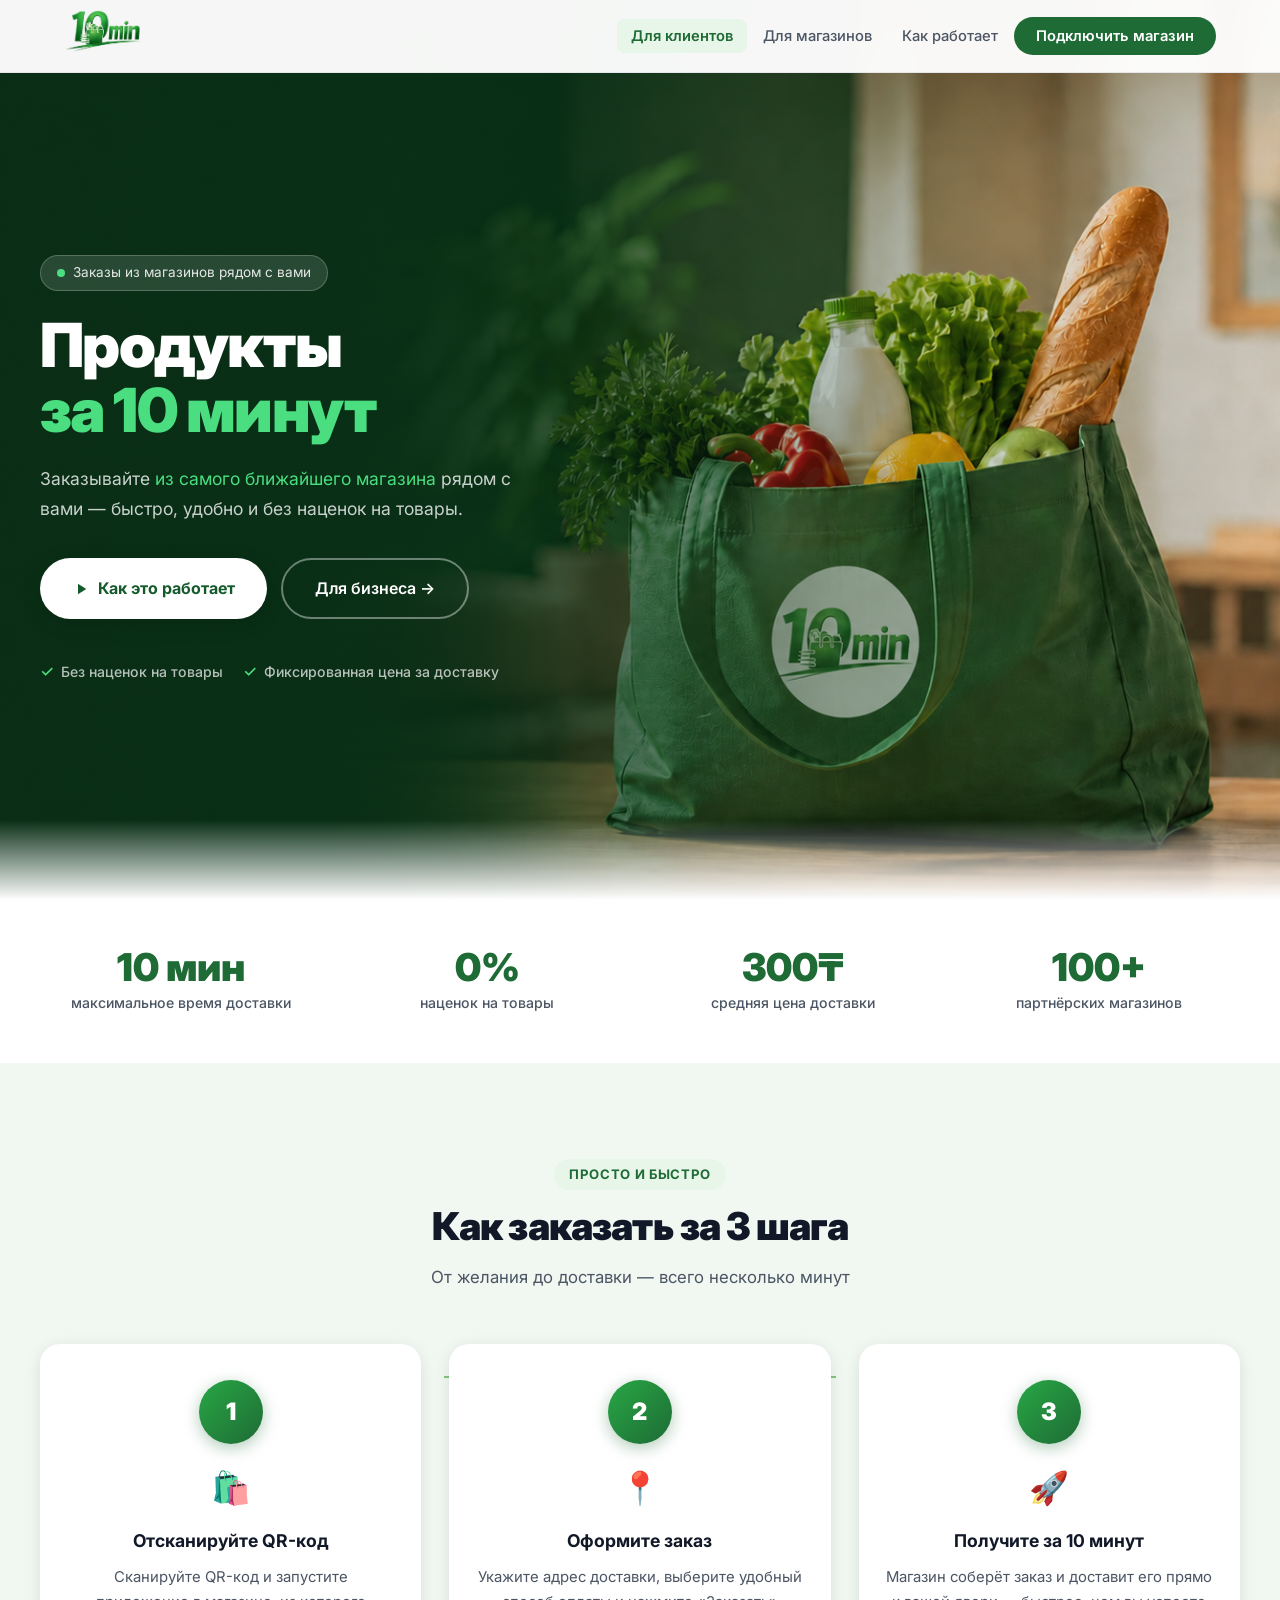
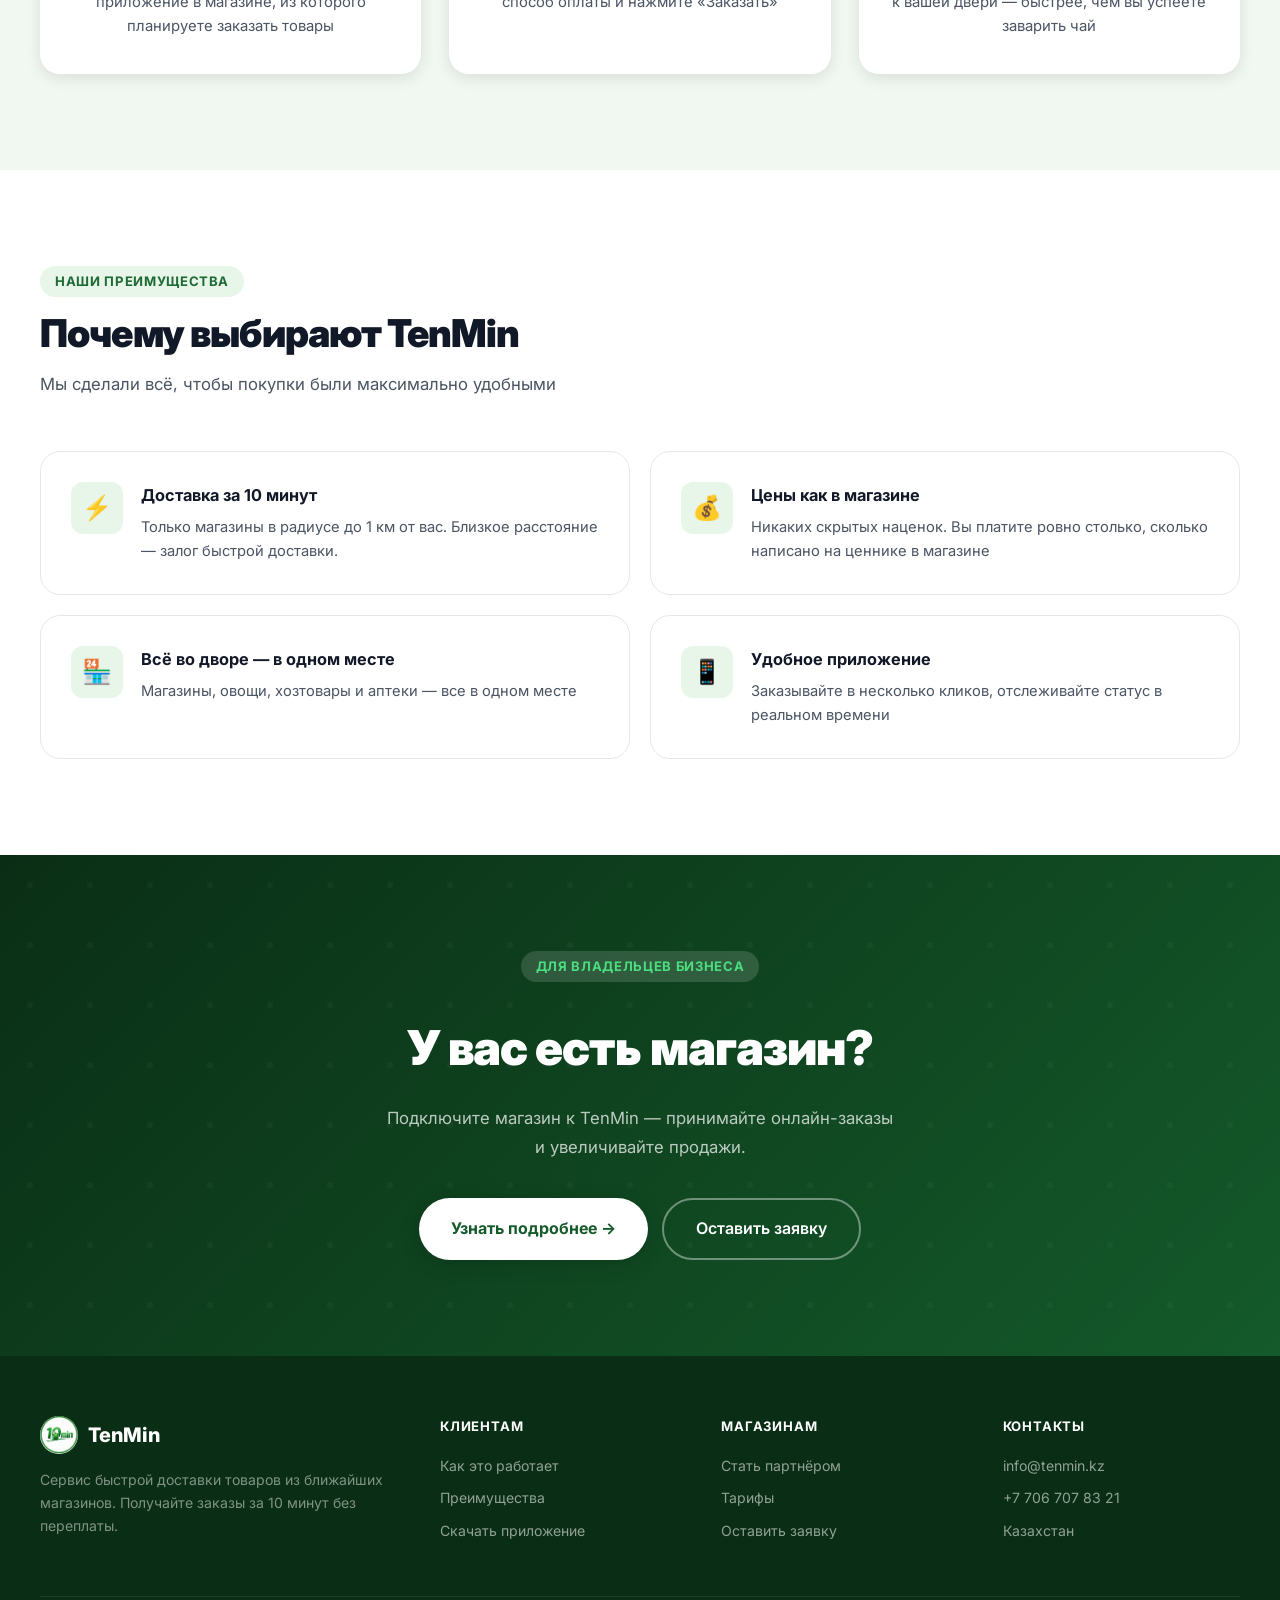
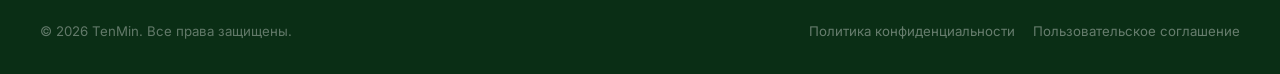
==== commit 7ec4cdae: "fix" ====
--- a/index.html
+++ b/index.html
@@ -12,7 +12,7 @@
   <meta property="og:type" content="website">
   <meta property="og:image" content="Gemini_Generated_Image_dfa77tdfa77tdfa7.png">
   <meta name="twitter:card" content="summary_large_image">
-  <link rel="icon" type="image/png" href="logo%20.png">
+  <link rel="icon" type="image/png" href="logo.png">
   <link rel="preconnect" href="https://fonts.googleapis.com">
   <link rel="preconnect" href="https://fonts.gstatic.com" crossorigin>
   <link href="https://fonts.googleapis.com/css2?family=Inter:wght@400;500;600;700;800;900&display=swap" rel="stylesheet">
@@ -34,8 +34,8 @@
 <nav class="nav" id="nav">
   <div class="nav-inner">
     <a href="index.html" class="nav-logo" aria-label="TenMin — на главную">
-      <img src="logo%20.png" alt="TenMin" width="42" height="42">
-      <span>TenMin</span>
+      <img src="logo-5.png" alt="TenMin" width="100%">
+      <!-- <span>TenMin</span> -->
     </a>
     <ul class="nav-links" role="navigation" aria-label="Основная навигация">
       <li><a href="index.html" class="nav-link active">Для клиентов</a></li>
@@ -68,7 +68,7 @@
         <span>за 10 минут</span>
       </h1>
       <p class="hero-sub">
-        Выберите товары в приложении — магазин рядом с вами соберёт и доставит заказ прямо к вашей двери. Быстро, удобно, без наценок на товары.
+        Заказывайте <span style="color: #4ade80;">из самого ближайшего магазина</span> рядом с вами — быстро, удобно и без наценок на товары.
       </p>
       <div class="hero-actions">
         <a href="#how-it-works" class="btn-primary">
@@ -78,9 +78,8 @@
         <a href="for-stores.html" class="btn-secondary">Для бизнеса →</a>
       </div>
       <div class="hero-trust" role="list">
-        <div class="hero-trust-item" role="listitem"><span class="check">✓</span><span>Без наценок</span></div>
-        <div class="hero-trust-item" role="listitem"><span class="check">✓</span><span>Работаем 24/7</span></div>
-        <div class="hero-trust-item" role="listitem"><span class="check">✓</span><span>Проверенные магазины</span></div>
+        <div class="hero-trust-item" role="listitem"><span class="check">✓</span><span>Без наценок на товары</span></div>
+        <div class="hero-trust-item" role="listitem"><span class="check">✓</span><span>Фиксированная цена за доставку</span></div>
       </div>
     </div>
   </div>
@@ -91,15 +90,15 @@
   <div class="stats-inner">
     <div class="stat-item">
       <div class="stat-num">10 мин</div>
-      <div class="stat-lbl">среднее время доставки</div>
+      <div class="stat-lbl">максимальное время доставки</div>
     </div>
     <div class="stat-item">
       <div class="stat-num">0%</div>
       <div class="stat-lbl">наценок на товары</div>
     </div>
     <div class="stat-item">
-      <div class="stat-num">24/7</div>
-      <div class="stat-lbl">работаем без выходных</div>
+      <div class="stat-num">300₸</div>
+      <div class="stat-lbl">средняя цена доставки</div>
     </div>
     <div class="stat-item">
       <div class="stat-num">100+</div>
@@ -120,8 +119,8 @@
       <article class="step-card">
         <div class="step-num" aria-hidden="true">1</div>
         <div class="step-icon" aria-hidden="true">🛍️</div>
-        <h3 class="step-title">Выберите товары</h3>
-        <p class="step-desc">Откройте приложение, выберите ближайший магазин и добавьте нужные товары в корзину</p>
+        <h3 class="step-title">Отсканируйте QR-код</h3>
+        <p class="step-desc">Сканируйте QR-код и запустите приложение в магазине, из которого планируете заказать товары</p>
       </article>
       <article class="step-card">
         <div class="step-num" aria-hidden="true">2</div>
@@ -152,28 +151,28 @@
         <div class="feat-icon" aria-hidden="true">⚡</div>
         <div class="feat-content">
           <h3>Доставка за 10 минут</h3>
-          <p>Только магазины в радиусе 1–2 км от вас. Близкое расстояние — залог быстрой доставки. Магазин сам везёт заказ, поэтому никаких ожиданий.</p>
+          <p>Только магазины в радиусе до 1 км от вас. Близкое расстояние — залог быстрой доставки.</p>
         </div>
       </article>
       <article class="feat-card">
         <div class="feat-icon" aria-hidden="true">💰</div>
         <div class="feat-content">
           <h3>Цены как в магазине</h3>
-          <p>Никаких скрытых наценок. Вы платите ровно столько, сколько написано на ценнике — доставка оплачивается отдельно и прозрачно.</p>
+          <p>Никаких скрытых наценок. Вы платите ровно столько, сколько написано на ценнике в магазине</p>
         </div>
       </article>
       <article class="feat-card">
         <div class="feat-icon" aria-hidden="true">🏪</div>
         <div class="feat-content">
-          <h3>Только ближайшие магазины</h3>
-          <p>Магазины в вашем районе, которые сами делают доставку. Те же товары и цены что в магазине — просто доставленные к вашей двери.</p>
+          <h3>Всё во дворе — в одном месте</h3>
+          <p>Магазины, овощи, хозтовары и аптеки — все в одном месте</p>
         </div>
       </article>
       <article class="feat-card">
         <div class="feat-icon" aria-hidden="true">📱</div>
         <div class="feat-content">
           <h3>Удобное приложение</h3>
-          <p>Заказывайте в несколько кликов, отслеживайте статус в реальном времени, сохраняйте любимые товары для быстрого повторного заказа.</p>
+          <p>Заказывайте в несколько кликов, отслеживайте статус в реальном времени</p>
         </div>
       </article>
     </div>
@@ -185,7 +184,7 @@
   <div class="si">
     <span class="s-tag" style="background:rgba(255,255,255,.14);color:#4ade80">Для владельцев бизнеса</span>
     <h2 class="cta-title" style="margin-top:14px">У вас есть магазин?</h2>
-    <p class="cta-sub">Подключите магазин к TenMin — принимайте заказы онлайн и доставляйте сами. При 30 заказах в день ваш курьер зарабатывает до 270&nbsp;000&nbsp;₸ в месяц. Первый месяц — бесплатно.</p>
+    <p class="cta-sub">Подключите магазин к TenMin — принимайте онлайн-заказы и увеличивайте продажи.</p>
     <div style="display:flex;gap:14px;justify-content:center;flex-wrap:wrap">
       <a href="for-stores.html" class="btn-primary">Узнать подробнее →</a>
       <a href="for-stores.html#contact" class="btn-secondary">Оставить заявку</a>
@@ -199,7 +198,7 @@
     <div class="footer-top">
       <div>
         <div class="f-brand">
-          <img src="logo%20.png" alt="TenMin" width="38" height="38">
+          <img src="logo.png" alt="TenMin" width="38" height="38">
           <span>TenMin</span>
         </div>
         <p class="f-tagline">Сервис быстрой доставки товаров из ближайших магазинов. Получайте заказы за 10 минут без переплаты.</p>
--- a/styles.css
+++ b/styles.css
@@ -33,7 +33,7 @@
 .nav{position:fixed;top:0;left:0;right:0;z-index:200;background:rgba(255,255,255,.96);backdrop-filter:blur(12px);-webkit-backdrop-filter:blur(12px);border-bottom:1px solid var(--border);transition:box-shadow var(--t)}
 .nav-inner{max-width:1200px;margin:0 auto;padding:0 24px;height:72px;display:flex;align-items:center;justify-content:space-between;gap:24px}
 .nav-logo{display:flex;align-items:center;gap:10px;font-weight:800;font-size:1.35rem;color:var(--g600)}
-.nav-logo img{width:42px;height:42px;border-radius:50%;object-fit:cover}
+.nav-logo img{width:80px;margin-bottom:10px;object-fit:cover}
 .nav-links{display:flex;align-items:center;gap:2px}
 .nav-link{padding:8px 14px;border-radius:var(--r-sm);font-weight:500;font-size:.92rem;color:var(--txt2);transition:var(--t)}
 .nav-link:hover{color:var(--g600);background:var(--g50)}
@@ -139,6 +139,17 @@
 .e-val{font-size:1.05rem;font-weight:700;color:var(--txt)}
 .e-total .e-lbl{font-size:.98rem;font-weight:700;color:var(--txt)}
 .e-total .e-val{font-size:1.55rem;color:var(--g600)}
+
+/* ── CALC SLIDER ── */
+.calc-field{margin-bottom:22px}
+.calc-label-row{display:flex;justify-content:space-between;align-items:center;margin-bottom:10px}
+.calc-label-row label{font-size:.93rem;color:var(--txt2);font-weight:500}
+.calc-badge{background:var(--g50);border:1.5px solid var(--g400);border-radius:8px;padding:4px 12px;font-size:.97rem;font-weight:700;color:var(--g600);min-width:90px;text-align:center}
+.calc-slider{-webkit-appearance:none;appearance:none;width:100%;height:6px;border-radius:4px;background:var(--g100);outline:none;cursor:pointer}
+.calc-slider::-webkit-slider-thumb{-webkit-appearance:none;appearance:none;width:22px;height:22px;border-radius:50%;background:var(--g500);border:3px solid #fff;box-shadow:0 2px 8px rgba(0,0,0,.18);cursor:pointer;transition:background .15s}
+.calc-slider::-moz-range-thumb{width:22px;height:22px;border-radius:50%;background:var(--g500);border:3px solid #fff;box-shadow:0 2px 8px rgba(0,0,0,.18);cursor:pointer}
+.calc-slider:hover::-webkit-slider-thumb{background:var(--g600)}
+.calc-hints{display:flex;justify-content:space-between;font-size:.78rem;color:var(--txt2);margin-top:5px}
 
 /* ── STORE STEPS ── */
 .store-steps{display:grid;grid-template-columns:repeat(3,1fr);gap:28px}
